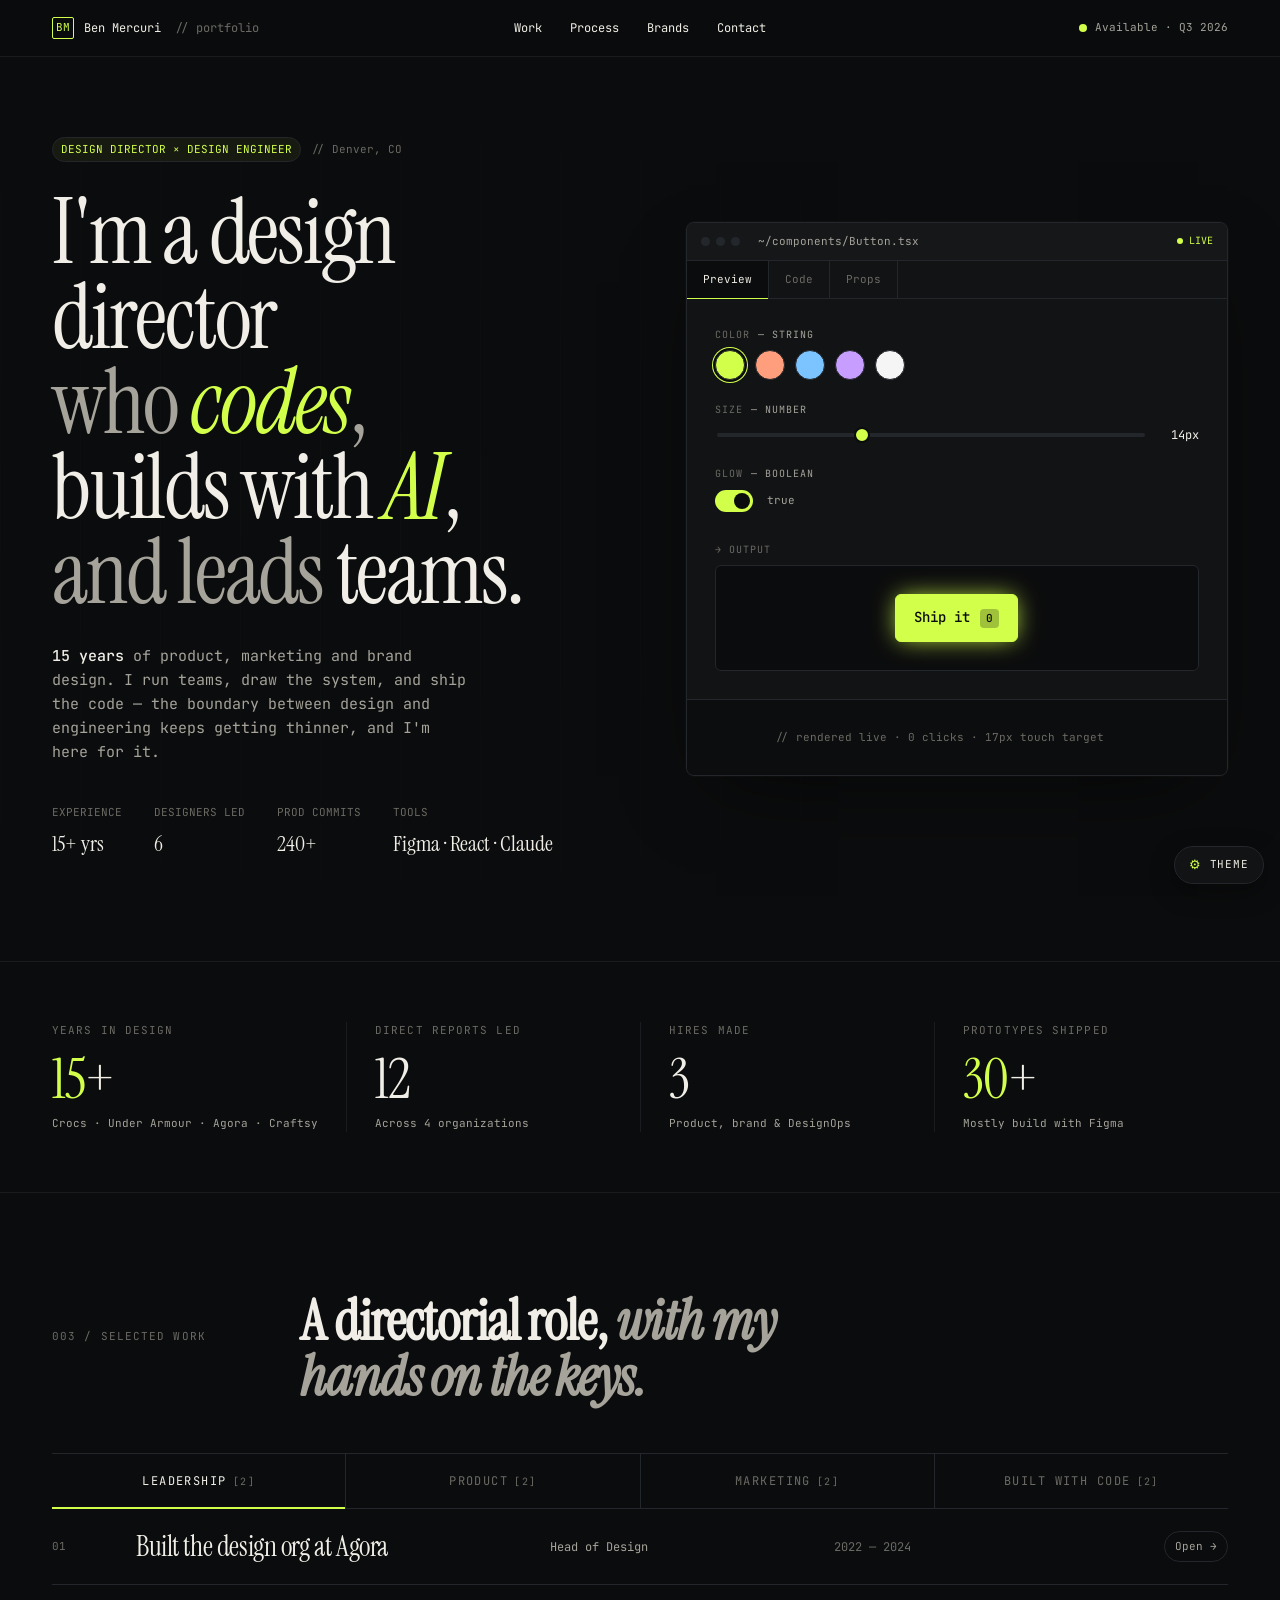
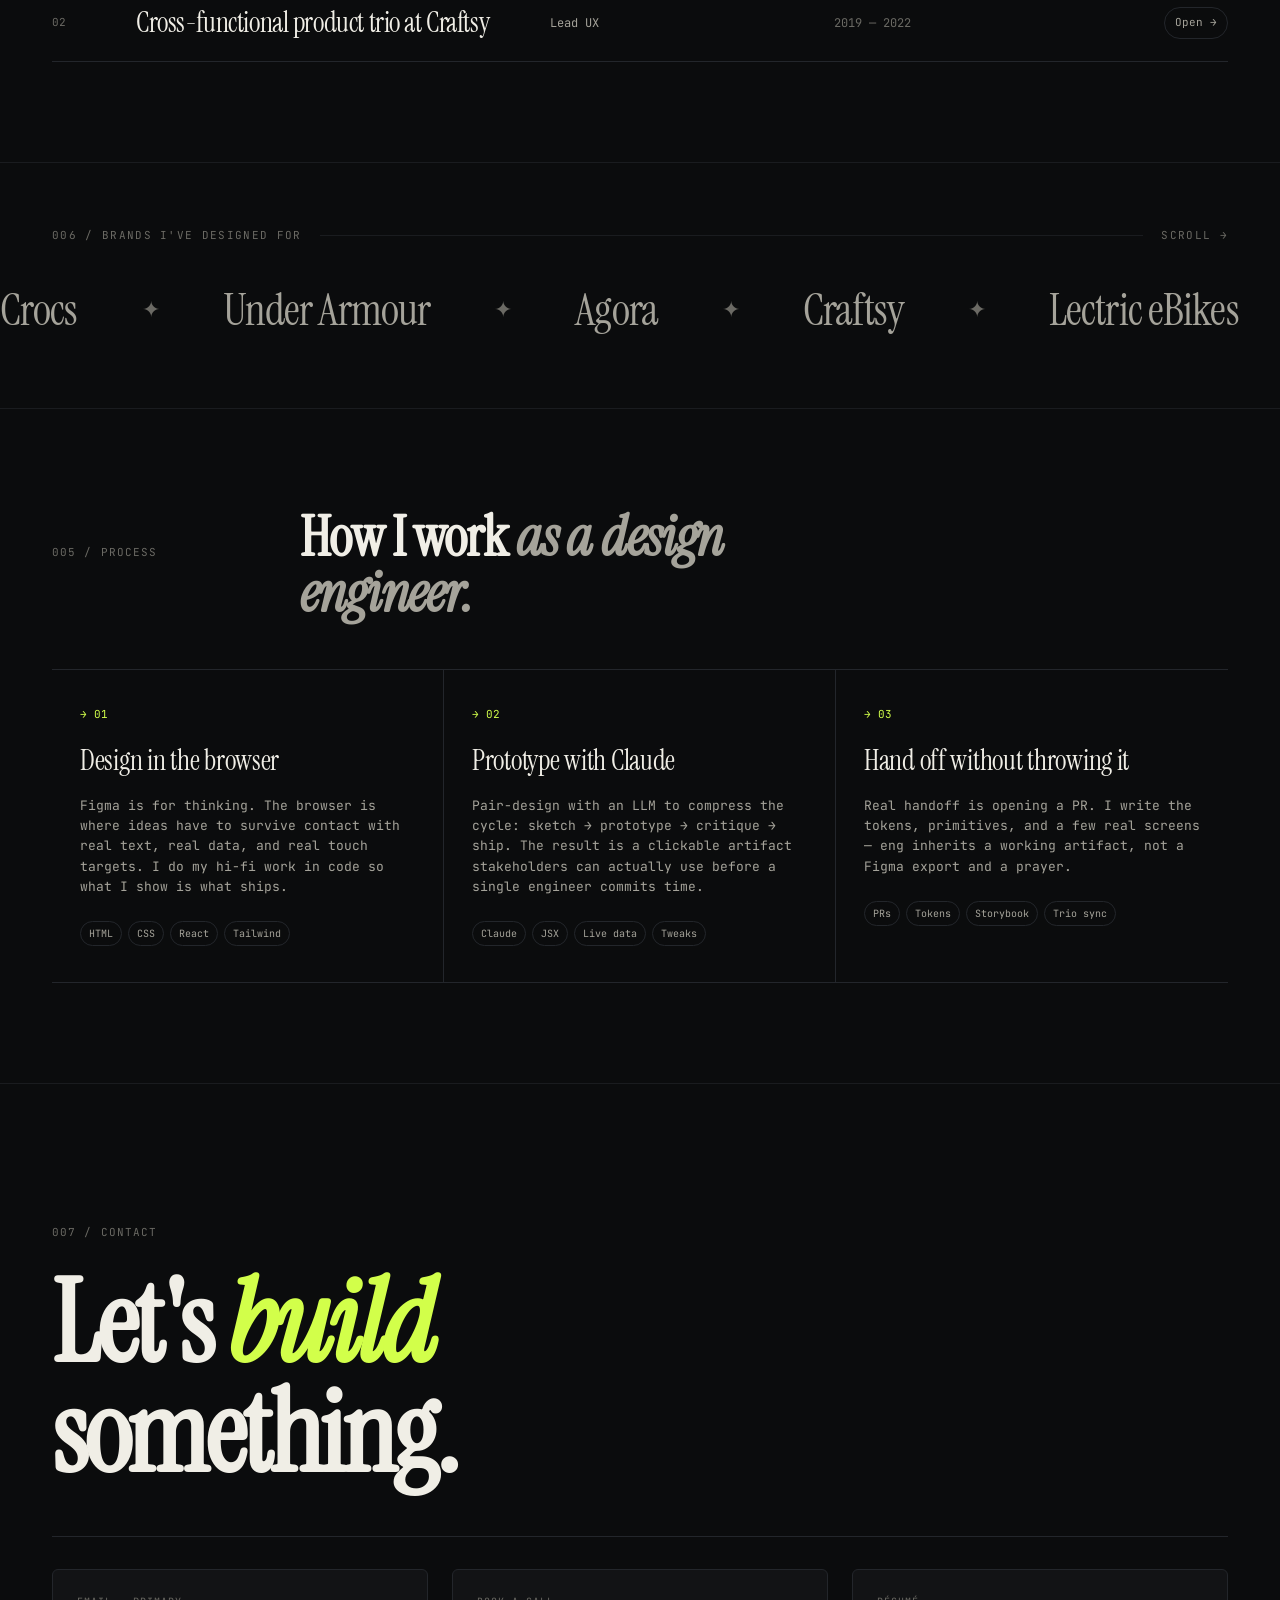
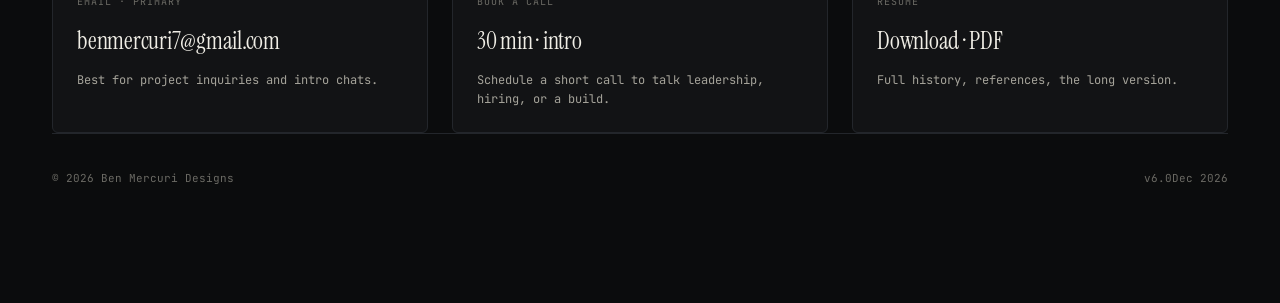
==== index.html @ a076f1d5 "Update index.html" ====
<!doctype html>
<html lang="en">
<head>
  <meta charset="utf-8" />
  <meta name="viewport" content="width=device-width, initial-scale=1" />
  <title>Ben Mercuri — Design Director / Design Engineer</title>
  <meta name="description" content="Design director and design engineer. 15 years of product, marketing and brand. Denver, CO." />
  <link rel="preconnect" href="https://fonts.googleapis.com" />
  <link rel="preconnect" href="https://fonts.gstatic.com" crossorigin />
  <link href="https://fonts.googleapis.com/css2?family=Instrument+Serif:ital@0;1&family=JetBrains+Mono:wght@300;400;500;600&display=swap" rel="stylesheet" />
  <link rel="stylesheet" href="styles.css" />
</head>
<body>

  <!-- ============ NAV ============ -->
  <nav class="nav">
    <div class="wrap nav-inner">
      <div class="nav-brand">
        <span class="mark">BM</span>
        <span>Ben Mercuri</span>
        <span class="muted" style="margin-left:4px">// portfolio</span>
      </div>
      <div class="nav-links">
        <a href="#work">Work</a>
        <a href="#process">Process</a>
        <a href="#brands">Brands</a>
        <a href="#contact">Contact</a>
      </div>
      <div class="nav-status">
        <span class="dot"></span>
        <span>Available · Q3 2026</span>
      </div>
    </div>
  </nav>

  <!-- ============ HERO ============ -->
  <section class="hero">
    <div class="wrap hero-grid">
      <div>
        <div class="eyebrow">
          <span class="tag">DESIGN DIRECTOR × DESIGN ENGINEER</span>
          <span class="muted">// Denver, CO</span>
        </div>
        <h1 class="display">
          <span>I'm a design director</span><br />
          <span class="light">who </span><span class="accent">codes</span><span class="light">,</span><br />
          <span>builds with </span><span class="accent">AI</span><span>,</span><br />
          <span class="light">and leads </span><span>teams.</span>
        </h1>
        <p class="hero-lead">
          <b>15 years</b> of product, marketing and brand design. I run teams, draw the system, and ship the code — the boundary between design and engineering keeps getting thinner, and I'm here for it.
        </p>
        <div class="hero-meta">
          <div>
            <span class="k">EXPERIENCE</span>
            <span class="v">15+ yrs</span>
          </div>
          <div>
            <span class="k">DESIGNERS LED</span>
            <span class="v">6</span>
          </div>
          <div>
            <span class="k">PROD COMMITS</span>
            <span class="v">240+</span>
          </div>
          <div>
            <span class="k">TOOLS</span>
            <span class="v">Figma · React · Claude</span>
          </div>
        </div>
      </div>

      <!-- Playground (right side) -->
      <div class="playground" id="playground">
        <div class="pg-bar">
          <div class="dots"><i></i><i></i><i></i></div>
          <span class="file">~/components/Button.tsx</span>
          <span class="live"><span class="dot" style="width:6px;height:6px"></span> LIVE</span>
        </div>

        <div class="pg-tabs" id="pg-tabs">
          <button class="on" data-pg-tab="preview">Preview</button>
          <button data-pg-tab="code">Code</button>
          <button data-pg-tab="props">Props</button>
        </div>

        <!-- Preview panel -->
        <div class="pg-body" data-pg-panel="preview">
          <div class="pg-row">
            <span class="pg-label">color <span class="prop">— string</span></span>
            <div class="swatches" id="swatches"></div>
          </div>

          <div class="pg-row">
            <span class="pg-label">size <span class="prop">— number</span></span>
            <div class="slider-wrap">
              <input type="range" min="11" max="20" step="1" value="14" class="slider" id="size-slider" />
              <span class="slider-val" id="size-val">14px</span>
            </div>
          </div>

          <div class="pg-row">
            <span class="pg-label">glow <span class="prop">— boolean</span></span>
            <div class="toggle-row">
              <div class="toggle on" id="glow-toggle" role="switch" aria-checked="true"></div>
              <span class="tiny dim" id="glow-val">true</span>
            </div>
          </div>

          <div class="pg-row" style="margin-top:8px">
            <span class="pg-label">→ output</span>
            <div class="demo-stage">
              <button class="demo-btn" id="demo-btn">
                <span>Ship it</span>
                <span class="count" id="demo-count">0</span>
              </button>
            </div>
          </div>
        </div>

        <!-- Code panel -->
        <div class="pg-body" data-pg-panel="code" style="padding-top:18px; display:none">
          <pre class="pg-pre" id="pg-code-pre"></pre>
          <div class="tiny muted" style="margin-top:8px">
            // every control above is bound. shipped as a real component to design system.
          </div>
        </div>

        <!-- Props panel -->
        <div class="pg-body" data-pg-panel="props" style="padding-top:18px; font-size:12px; display:none">
          <table class="pg-table">
            <thead>
              <tr>
                <th>Name</th>
                <th>Type</th>
                <th>Default</th>
              </tr>
            </thead>
            <tbody>
              <tr><td class="accent">color</td><td>string</td><td class="fg">#d2ff4a</td></tr>
              <tr><td class="accent">size</td><td>number</td><td class="fg">14</td></tr>
              <tr><td class="accent">glow</td><td>boolean</td><td class="fg">true</td></tr>
              <tr><td class="accent">onClick</td><td>() =&gt; void</td><td class="fg">—</td></tr>
              <tr><td class="accent">children</td><td>ReactNode</td><td class="fg">—</td></tr>
            </tbody>
          </table>
        </div>

        <div class="pg-code">
          <span class="c" id="pg-code-strip">// rendered live · 0 clicks · 17px touch target</span>
        </div>
      </div>
    </div>
  </section>

  <!-- ============ STATS ============ -->
  <section class="stats">
    <div class="wrap stats-grid">
      <div class="stat">
        <div class="k">Years in design</div>
        <div class="v"><span class="accent">15</span>+</div>
        <div class="sub">Crocs · Under Armour · Agora · Craftsy</div>
      </div>
      <div class="stat">
        <div class="k">Direct reports led</div>
        <div class="v">12</div>
        <div class="sub">Across 4 organizations</div>
      </div>
      <div class="stat">
        <div class="k">Hires made</div>
        <div class="v">3</div>
        <div class="sub">Product, brand &amp; DesignOps</div>
      </div>
      <div class="stat">
        <div class="k">Prototypes shipped</div>
        <div class="v"><span class="accent">30</span>+</div>
        <div class="sub">Mostly build with Figma</div>
      </div>
    </div>
  </section>

  <!-- ============ WORK ============ -->
  <section id="work" class="section">
    <div class="wrap">
      <div class="section-head">
        <div class="section-num">003 / Selected work</div>
        <h2 class="section-title">A directorial role, <span class="italic">with my hands on the keys.</span></h2>
      </div>
    </div>
    <div class="wrap">
      <div id="work-mount"></div>
    </div>
  </section>

  <!-- ============ BRANDS ============ -->
  <section id="brands" class="brands">
    <div class="wrap">
      <div class="brands-head">
        <span>006 / Brands I've designed for</span>
        <span class="line"></span>
        <span>scroll →</span>
      </div>
    </div>
    <div class="marquee" id="marquee">
      <!-- Populated by script.js -->
    </div>
  </section>

  <!-- ============ PROCESS ============ -->
  <section id="process" class="section">
    <div class="wrap">
      <div class="section-head">
        <div class="section-num">005 / Process</div>
        <h2 class="section-title">How I work <span class="italic">as a design engineer.</span></h2>
      </div>
      <div class="process-grid">
        <div class="process-step">
          <div class="step-num">→ 01</div>
          <h3>Design in the browser</h3>
          <p>Figma is for thinking. The browser is where ideas have to survive contact with real text, real data, and real touch targets. I do my hi-fi work in code so what I show is what ships.</p>
          <div class="tools">
            <span class="tool">HTML</span>
            <span class="tool">CSS</span>
            <span class="tool">React</span>
            <span class="tool">Tailwind</span>
          </div>
        </div>
        <div class="process-step">
          <div class="step-num">→ 02</div>
          <h3>Prototype with Claude</h3>
          <p>Pair-design with an LLM to compress the cycle: sketch → prototype → critique → ship. The result is a clickable artifact stakeholders can actually use before a single engineer commits time.</p>
          <div class="tools">
            <span class="tool">Claude</span>
            <span class="tool">JSX</span>
            <span class="tool">Live data</span>
            <span class="tool">Tweaks</span>
          </div>
        </div>
        <div class="process-step">
          <div class="step-num">→ 03</div>
          <h3>Hand off without throwing it</h3>
          <p>Real handoff is opening a PR. I write the tokens, primitives, and a few real screens — eng inherits a working artifact, not a Figma export and a prayer.</p>
          <div class="tools">
            <span class="tool">PRs</span>
            <span class="tool">Tokens</span>
            <span class="tool">Storybook</span>
            <span class="tool">Trio sync</span>
          </div>
        </div>
      </div>
    </div>
  </section>

  <!-- ============ CONTACT ============ -->
  <section id="contact" class="contact">
    <div class="wrap">
      <div class="section-num" style="margin-bottom:28px">007 / Contact</div>
      <h2>
        Let's <span class="accent">build</span><br />
        something.
      </h2>
      <div class="contact-grid">
        <a class="contact-card" href="mailto:benmercuri7@gmail.com">
          <span class="k">EMAIL · primary</span>
          <span class="v">benmercuri7@gmail.com</span>
          <span class="sub">Best for project inquiries and intro chats.</span>
        </a>
        <a class="contact-card" href="https://www.linkedin.com/in/ben-mercuri-6253b41b/" target="_blank" rel="noreferrer">
          <span class="k">BOOK A CALL</span>
          <span class="v">30 min · intro</span>
          <span class="sub">Schedule a short call to talk leadership, hiring, or a build.</span>
        </a>
        <a class="contact-card" href="/assets/Resume.png" onclick="event.preventDefault()">
          <span class="k">RÉSUMÉ</span>
          <span class="v">Download · PDF</span>
          <span class="sub">Full history, references, the long version.</span>
        </a>
      </div>
    </div>
    <div class="wrap">
      <footer>
        <span>© 2026 Ben Mercuri Designs</span>
        <span>v6.0<span id="footer-date"></span></span>
      </footer>
    </div>
  </section>

  <!-- ============ TWEAKS PANEL (Theme switcher) ============ -->
  <div id="tweaks-panel" class="twk-panel" hidden>
    <div class="twk-hd" id="twk-drag-handle">
      <b>Tweaks</b>
      <button class="twk-x" id="twk-close" aria-label="Close tweaks">✕</button>
    </div>
    <div class="twk-body">
      <div class="twk-sect">Theme</div>
      <div class="theme-grid" id="theme-grid"></div>
      <div class="twk-note">
        Each palette swaps background, line, foreground and accent tokens. The site adapts in place — no reload.
      </div>
    </div>
  </div>

  <!-- Floating button to open tweaks panel -->
  <button id="tweaks-toggle" class="tweaks-toggle" aria-label="Open theme tweaks">
    <span>⚙</span>
    <span>Theme</span>
  </button>

  <script src="script.js"></script>
</body>
</html>
---- styles.css ----
/* ====================================================================
   Portfolio — Ben Mercuri
   Dark mode · monospace · editorial
   Webflow-friendly: flat class names map cleanly to the Designer.
   ==================================================================== */

:root {
  /* Theme tokens — overridden in script.js when the user picks a palette */
  --bg:        #0b0c0d;
  --bg-elev:   #121315;
  --bg-card:   #16181b;
  --line:      #23262b;
  --line-soft: #1a1c1f;
  --fg:        #f0eee6;
  --fg-dim:    #a5a39a;
  --fg-muted:  #6b6a64;
  --accent:    #d2ff4a;
  --accent-ink:#0b0c0d;
  --warn:      #ff9e7c;

  --serif: "Instrument Serif", "Newsreader", ui-serif, Georgia, serif;
  --mono:  "JetBrains Mono", ui-monospace, SFMono-Regular, Menlo, monospace;

  --max: 1240px;
  --gutter: 32px;
}

* { box-sizing: border-box; }
html, body { margin: 0; padding: 0; }

html {
  background: var(--bg);
  color: var(--fg);
  font-family: var(--mono);
  font-size: 14px;
  line-height: 1.55;
  -webkit-font-smoothing: antialiased;
  text-rendering: optimizeLegibility;
}

body {
  min-height: 100vh;
  overflow-x: hidden;
}

a { color: inherit; text-decoration: none; }
button { font: inherit; color: inherit; background: none; border: none; cursor: pointer; padding: 0; }
img { display: block; max-width: 100%; }

::selection { background: var(--accent); color: var(--accent-ink); }

/* ----- type ----- */
.serif { font-family: var(--serif); font-weight: 400; letter-spacing: -0.01em; }
.italic { font-style: italic; }
.mono  { font-family: var(--mono); }
.upper { text-transform: uppercase; letter-spacing: 0.12em; }
.dim   { color: var(--fg-dim); }
.muted { color: var(--fg-muted); }
.tiny  { font-size: 11px; }
.fg    { color: var(--fg); }

/* ----- layout ----- */
.wrap {
  max-width: var(--max);
  margin: 0 auto;
  padding: 0 var(--gutter);
}

.rule { height: 1px; background: var(--line); width: 100%; }
section { position: relative; }

/* ----- nav ----- */
.nav {
  position: sticky;
  top: 0;
  z-index: 50;
  background: color-mix(in oklab, var(--bg) 86%, transparent);
  backdrop-filter: blur(14px);
  -webkit-backdrop-filter: blur(14px);
  border-bottom: 1px solid var(--line-soft);
}
.nav-inner {
  display: grid;
  grid-template-columns: 1fr auto 1fr;
  align-items: center;
  height: 56px;
  gap: 24px;
}
.nav-brand {
  display: flex; align-items: center; gap: 10px;
  font-size: 12px;
}
.nav-brand .mark {
  width: 22px; height: 22px;
  border: 1px solid var(--accent);
  display: grid; place-items: center;
  color: var(--accent);
  font-size: 11px;
  font-family: var(--mono);
  border-radius: 2px;
}
.nav-links {
  display: flex; gap: 28px; justify-content: center;
  font-size: 12px;
}
.nav-links a { position: relative; padding: 4px 0; }
.nav-links a::after {
  content: ""; position: absolute; left: 0; right: 0; bottom: -2px;
  height: 1px; background: var(--accent);
  transform: scaleX(0); transform-origin: left;
  transition: transform .25s ease;
}
.nav-links a:hover::after { transform: scaleX(1); }

.nav-status {
  justify-self: end;
  display: flex; align-items: center; gap: 8px;
  font-size: 11px; color: var(--fg-dim);
}
.dot {
  width: 8px; height: 8px; border-radius: 50%;
  background: var(--accent);
  box-shadow: 0 0 0 0 var(--accent);
  animation: pulse 2.4s ease-out infinite;
}
@keyframes pulse {
  0%   { box-shadow: 0 0 0 0 color-mix(in oklab, var(--accent) 60%, transparent); }
  70%  { box-shadow: 0 0 0 10px color-mix(in oklab, var(--accent) 0%, transparent); }
  100% { box-shadow: 0 0 0 0 color-mix(in oklab, var(--accent) 0%, transparent); }
}

/* ----- hero ----- */
.hero {
  padding: 80px 0 100px;
  border-bottom: 1px solid var(--line-soft);
  position: relative;
  overflow: hidden;
}
.hero::before {
  content: "";
  position: absolute; inset: 0;
  background-image:
    linear-gradient(to right, color-mix(in oklab, var(--fg) 4%, transparent) 1px, transparent 1px);
  background-size: 80px 100%;
  opacity: .35;
  mask-image: radial-gradient(ellipse at 30% 50%, black 0%, transparent 80%);
  pointer-events: none;
}
.hero-grid {
  display: grid;
  grid-template-columns: 1.05fr 1fr;
  gap: 64px;
  align-items: center;
  position: relative;
  z-index: 1;
}
.eyebrow {
  font-size: 11px;
  color: var(--fg-dim);
  display: inline-flex;
  align-items: center;
  gap: 10px;
  margin-bottom: 28px;
}
.eyebrow .tag {
  border: 1px solid var(--line);
  padding: 3px 8px;
  border-radius: 999px;
  color: var(--accent);
  background: color-mix(in oklab, var(--accent) 6%, transparent);
}

h1.display {
  font-family: var(--serif);
  font-weight: 400;
  font-size: clamp(56px, 7vw, 104px);
  line-height: 0.95;
  letter-spacing: -0.025em;
  margin: 0 0 28px;
  color: var(--fg);
}
h1.display .light { color: var(--fg-dim); }
h1.display .accent { color: var(--accent); font-style: italic; }

.hero-lead {
  font-size: 15px;
  max-width: 46ch;
  color: var(--fg-dim);
  margin: 0 0 40px;
  line-height: 1.6;
}
.hero-lead b { color: var(--fg); font-weight: 500; }

.hero-meta {
  display: flex;
  gap: 32px;
  margin-top: 36px;
  font-size: 11px;
}
.hero-meta .k { color: var(--fg-muted); display: block; margin-bottom: 6px; }
.hero-meta .v { font-family: var(--serif); font-size: 22px; color: var(--fg); }

/* ----- playground ----- */
.playground {
  background: var(--bg-elev);
  border: 1px solid var(--line);
  border-radius: 8px;
  overflow: hidden;
  box-shadow: 0 30px 80px -30px rgba(0,0,0,.6), 0 0 0 1px rgba(255,255,255,.02);
}
.pg-bar {
  display: flex;
  align-items: center;
  gap: 10px;
  padding: 10px 14px;
  border-bottom: 1px solid var(--line);
  background: color-mix(in oklab, var(--bg-card) 80%, transparent);
}
.pg-bar .dots { display: flex; gap: 6px; }
.pg-bar .dots i {
  width: 9px; height: 9px; border-radius: 50%;
  background: var(--line);
  display: block;
}
.pg-bar .file { font-size: 11px; color: var(--fg-dim); margin-left: 8px; }
.pg-bar .live {
  margin-left: auto;
  font-size: 10px;
  color: var(--accent);
  display: flex; align-items: center; gap: 6px;
}
.pg-tabs {
  display: flex;
  border-bottom: 1px solid var(--line);
  font-size: 11px;
}
.pg-tabs button {
  padding: 10px 16px;
  color: var(--fg-muted);
  border-right: 1px solid var(--line);
  position: relative;
}
.pg-tabs button.on { color: var(--fg); background: var(--bg); }
.pg-tabs button.on::after {
  content: ""; position: absolute; left: 0; right: 0; bottom: -1px; height: 1px;
  background: var(--accent);
}

.pg-body { padding: 28px; min-height: 320px; display: flex; flex-direction: column; gap: 22px; }
.pg-row { display: flex; flex-direction: column; gap: 8px; }
.pg-label {
  font-size: 10px;
  color: var(--fg-muted);
  text-transform: uppercase;
  letter-spacing: 0.1em;
  display: flex; align-items: center; gap: 8px;
}
.pg-label .prop { color: var(--fg-dim); }

.swatches { display: flex; gap: 10px; }
.swatch {
  width: 30px; height: 30px;
  border-radius: 50%;
  border: 1px solid var(--line);
  cursor: pointer;
  position: relative;
  transition: transform .15s ease;
}
.swatch:hover { transform: scale(1.08); }
.swatch.on { box-shadow: 0 0 0 2px var(--bg), 0 0 0 3px var(--accent); }

.demo-stage {
  padding: 28px;
  background: var(--bg);
  border: 1px solid var(--line);
  border-radius: 6px;
  display: flex; justify-content: center; align-items: center;
}
.demo-btn {
  background: var(--accent);
  color: var(--accent-ink);
  padding: 12px 18px;
  border-radius: 6px;
  font-family: var(--mono);
  font-size: 14px;
  font-weight: 500;
  border: 1px solid color-mix(in oklab, var(--accent) 80%, black);
  cursor: pointer;
  display: inline-flex;
  align-items: center;
  gap: 10px;
  transition: transform .12s ease;
  box-shadow: 0 0 24px -4px var(--accent);
}
.demo-btn:active { transform: translateY(1px); }
.demo-btn .count {
  background: color-mix(in oklab, var(--accent-ink) 25%, transparent);
  padding: 1px 6px;
  border-radius: 4px;
  font-size: 11px;
}

.slider-wrap { display: flex; align-items: center; gap: 14px; }
.slider {
  flex: 1;
  appearance: none;
  -webkit-appearance: none;
  height: 4px;
  background: var(--line);
  border-radius: 2px;
  outline: none;
}
.slider::-webkit-slider-thumb {
  appearance: none;
  -webkit-appearance: none;
  width: 16px; height: 16px;
  border-radius: 50%;
  background: var(--accent);
  cursor: pointer;
  border: 2px solid var(--bg);
}
.slider::-moz-range-thumb {
  width: 16px; height: 16px;
  border-radius: 50%;
  background: var(--accent);
  cursor: pointer;
  border: 2px solid var(--bg);
}
.slider-val { font-size: 12px; color: var(--fg); min-width: 38px; text-align: right; }

.toggle {
  width: 38px; height: 22px;
  background: var(--line);
  border-radius: 999px;
  position: relative;
  cursor: pointer;
  transition: background .2s ease;
}
.toggle.on { background: var(--accent); }
.toggle::after {
  content: ""; position: absolute;
  top: 3px; left: 3px;
  width: 16px; height: 16px;
  background: var(--fg);
  border-radius: 50%;
  transition: transform .2s ease, background .2s ease;
}
.toggle.on::after { transform: translateX(16px); background: var(--accent-ink); }
.toggle-row { display: flex; align-items: center; gap: 14px; }

.pg-code {
  border-top: 1px solid var(--line);
  padding: 12px 18px;
  background: color-mix(in oklab, var(--bg) 80%, transparent);
  font-size: 11px;
  color: var(--fg-dim);
  white-space: pre;
  overflow-x: auto;
}
.pg-code .k { color: var(--accent); }
.pg-code .s { color: #f5b478; }
.pg-code .c { color: var(--fg-muted); }

.pg-pre {
  margin: 0;
  font-family: var(--mono);
  font-size: 12px;
  color: var(--fg-dim);
  line-height: 1.7;
  white-space: pre-wrap;
}
.pg-pre .at { color: var(--accent); }
.pg-pre .st { color: #f5b478; }

.pg-table {
  width: 100%;
  border-collapse: collapse;
}
.pg-table thead th {
  color: var(--fg-muted);
  text-align: left;
  font-size: 10px;
  text-transform: uppercase;
  letter-spacing: .1em;
  padding: 8px 0;
  border-bottom: 1px solid var(--line);
  font-weight: 400;
}
.pg-table tbody td {
  padding: 10px 0;
  border-bottom: 1px solid var(--line-soft);
  color: var(--fg-dim);
}
.pg-table tbody td.accent { color: var(--accent); }

/* ----- stats strip ----- */
.stats {
  padding: 60px 0;
  border-bottom: 1px solid var(--line-soft);
}
.stats-grid {
  display: grid;
  grid-template-columns: repeat(4, 1fr);
  gap: 0;
}
.stat {
  padding: 0 28px;
  border-left: 1px solid var(--line-soft);
}
.stat:first-child { border-left: none; padding-left: 0; }
.stat .k {
  font-size: 11px;
  color: var(--fg-muted);
  text-transform: uppercase;
  letter-spacing: 0.1em;
  margin-bottom: 12px;
}
.stat .v {
  font-family: var(--serif);
  font-size: 56px;
  line-height: 1;
  color: var(--fg);
  margin-bottom: 8px;
  letter-spacing: -0.02em;
}
.stat .v .accent { color: var(--accent); }
.stat .sub { font-size: 11px; color: var(--fg-dim); }

/* ----- section heading ----- */
.section {
  padding: 100px 0;
  border-bottom: 1px solid var(--line-soft);
}
.section-head {
  display: grid;
  grid-template-columns: 200px 1fr;
  gap: 48px;
  margin-bottom: 48px;
  align-items: baseline;
}
.section-num {
  font-size: 11px;
  color: var(--fg-muted);
  text-transform: uppercase;
  letter-spacing: 0.1em;
}
.section-title {
  font-family: var(--serif);
  font-size: clamp(36px, 4.5vw, 56px);
  line-height: 1;
  letter-spacing: -0.02em;
  margin: 0;
  max-width: 22ch;
}
.section-title .italic { font-style: italic; color: var(--fg-dim); }

/* ----- work tabs ----- */
.work-tabs {
  display: flex;
  border-top: 1px solid var(--line);
  border-bottom: 1px solid var(--line);
  margin-bottom: 0;
}
.work-tabs button {
  flex: 1;
  padding: 18px 0;
  font-size: 12px;
  color: var(--fg-muted);
  text-transform: uppercase;
  letter-spacing: 0.12em;
  position: relative;
  border-right: 1px solid var(--line);
  text-align: center;
  transition: color .2s ease;
}
.work-tabs button:last-child { border-right: none; }
.work-tabs button:hover { color: var(--fg-dim); }
.work-tabs button.on { color: var(--fg); }
.work-tabs button.on::after {
  content: ""; position: absolute;
  left: 0; right: 0; bottom: -1px; height: 2px;
  background: var(--accent);
}
.work-tabs .count {
  font-size: 10px;
  color: var(--fg-muted);
  margin-left: 6px;
  font-family: var(--mono);
}

.work-list { display: flex; flex-direction: column; }
.work-item {
  border-bottom: 1px solid var(--line);
  transition: background .2s ease;
}
.work-row {
  display: grid;
  grid-template-columns: 60px 1.5fr 1fr 1fr 110px;
  gap: 24px;
  padding: 22px 0;
  align-items: center;
  cursor: pointer;
  transition: padding-left .2s ease;
}
.work-row:hover { padding-left: 12px; }
.work-row .idx { color: var(--fg-muted); font-size: 11px; }
.work-row .title {
  font-family: var(--serif);
  font-size: 28px;
  letter-spacing: -0.015em;
  line-height: 1;
}
.work-row .role { font-size: 12px; color: var(--fg-dim); }
.work-row .meta { font-size: 12px; color: var(--fg-muted); }
.work-row .toggle-pill {
  justify-self: end;
  font-size: 11px;
  color: var(--fg-dim);
  border: 1px solid var(--line);
  padding: 6px 10px;
  border-radius: 999px;
  display: inline-flex;
  align-items: center;
  gap: 6px;
}
.work-item.open .toggle-pill { color: var(--accent); border-color: var(--accent); }
.work-item.open .work-row .title { color: var(--accent); }

.work-detail {
  display: grid;
  grid-template-columns: 60px 1fr;
  gap: 24px;
  padding: 0 0 48px;
  overflow: hidden;
}
.work-detail-inner {
  display: grid;
  grid-template-columns: 1.1fr 1fr;
  gap: 48px;
  align-items: start;
}
.work-screens { display: grid; gap: 18px; }
.work-screens .frame {
  border: 1px solid var(--line);
  border-radius: 6px;
  overflow: hidden;
  background: var(--bg-card);
  position: relative;
}
.work-screens .frame img { width: 100%; display: block; }
.work-screens .frame .label {
  position: absolute;
  top: 10px; left: 12px;
  font-size: 10px;
  background: color-mix(in oklab, var(--bg) 80%, transparent);
  padding: 4px 8px;
  border-radius: 4px;
  color: var(--fg-dim);
  border: 1px solid var(--line);
}
.work-screens .frame.placeholder {
  aspect-ratio: 16/10;
  display: grid;
  place-items: center;
  background-image: repeating-linear-gradient(45deg, var(--bg-card) 0 10px, var(--bg-elev) 10px 20px);
}
.work-narrative h4 {
  font-family: var(--serif);
  font-size: 22px;
  margin: 0 0 16px;
  letter-spacing: -0.01em;
  font-weight: 400;
}
.work-narrative p { color: var(--fg-dim); font-size: 13px; margin: 0 0 14px; max-width: 50ch; }
.work-narrative .kvs {
  margin-top: 24px;
  display: grid;
  grid-template-columns: repeat(2, 1fr);
  gap: 18px 24px;
  border-top: 1px solid var(--line);
  padding-top: 22px;
}
.work-narrative .kvs .k { font-size: 10px; color: var(--fg-muted); text-transform: uppercase; letter-spacing: 0.1em; margin-bottom: 4px; }
.work-narrative .kvs .v { font-size: 13px; color: var(--fg); }
.work-narrative .links {
  display: flex; flex-wrap: wrap;
  gap: 14px;
  margin-top: 26px;
}
.work-narrative .link {
  font-size: 12px;
  color: var(--fg-dim);
  border: 1px solid var(--line);
  padding: 4px 8px;
  border-radius: 999px;
}

.code-panel {
  background: #0a0b0c;
  border: 1px solid var(--line);
  border-radius: 6px;
  padding: 18px;
  font-size: 11.5px;
  line-height: 1.7;
  overflow-x: auto;
  font-family: var(--mono);
}
.code-panel .code-head {
  display: flex; justify-content: space-between;
  color: var(--fg-muted); font-size: 10px;
  margin-bottom: 12px;
  padding-bottom: 10px; border-bottom: 1px solid var(--line);
  text-transform: uppercase; letter-spacing: .1em;
}
.code-panel .code-line { display: flex; }
.code-panel .ln { color: var(--fg-muted); padding-right: 12px; user-select: none; }
.code-panel .kw { color: #d8b8ff; }
.code-panel .fn { color: #8de1ff; }
.code-panel .st { color: #f5b478; }
.code-panel .cm { color: var(--fg-muted); font-style: italic; }
.code-panel .at { color: var(--accent); }
.code-panel .tg { color: #ff9ec6; }

/* ----- brands marquee ----- */
.brands {
  padding: 64px 0;
  border-bottom: 1px solid var(--line-soft);
  overflow: hidden;
}
.brands-head {
  font-size: 11px;
  color: var(--fg-muted);
  text-transform: uppercase;
  letter-spacing: 0.12em;
  margin-bottom: 32px;
  display: flex;
  align-items: center;
  gap: 18px;
}
.brands-head .line { flex: 1; height: 1px; background: var(--line-soft); }
.marquee {
  display: flex;
  gap: 64px;
  align-items: center;
  white-space: nowrap;
  animation: marquee 40s linear infinite;
  font-family: var(--serif);
  font-size: 44px;
  letter-spacing: -0.02em;
  color: var(--fg-dim);
  width: max-content;
}
.marquee .sep { color: var(--fg-muted); font-size: 22px; font-family: var(--mono); }
.marquee .brand { transition: color .3s ease; }
.marquee .brand:hover { color: var(--fg); }
@keyframes marquee {
  from { transform: translateX(0); }
  to   { transform: translateX(-50%); }
}

/* ----- process ----- */
.process-grid {
  display: grid;
  grid-template-columns: repeat(3, 1fr);
  gap: 0;
  border-top: 1px solid var(--line);
}
.process-step {
  padding: 36px 28px;
  border-right: 1px solid var(--line);
  border-bottom: 1px solid var(--line);
  position: relative;
}
.process-step:last-child { border-right: none; }
.process-step .step-num {
  font-size: 11px;
  color: var(--accent);
  margin-bottom: 16px;
}
.process-step h3 {
  font-family: var(--serif);
  font-size: 28px;
  margin: 0 0 14px;
  letter-spacing: -0.01em;
  font-weight: 400;
}
.process-step p { font-size: 13px; color: var(--fg-dim); margin: 0 0 18px; }
.process-step .tools {
  display: flex; flex-wrap: wrap; gap: 6px;
  margin-top: 24px;
}
.process-step .tool {
  font-size: 10px;
  color: var(--fg-dim);
  border: 1px solid var(--line);
  padding: 4px 8px;
  border-radius: 999px;
}

/* ----- contact ----- */
.contact {
  padding: 140px 0 80px;
  text-align: left;
}
.contact h2 {
  font-family: var(--serif);
  font-size: clamp(60px, 9vw, 140px);
  line-height: 0.95;
  letter-spacing: -0.03em;
  margin: 0 0 48px;
  max-width: 14ch;
}
.contact h2 .accent { color: var(--accent); font-style: italic; }
.contact-grid {
  display: grid;
  grid-template-columns: 1fr 1fr 1fr;
  gap: 24px;
  border-top: 1px solid var(--line);
  padding-top: 32px;
}
.contact-card {
  border: 1px solid var(--line);
  padding: 24px;
  border-radius: 6px;
  background: var(--bg-elev);
  display: flex;
  flex-direction: column;
  gap: 8px;
  transition: border-color .2s ease, transform .2s ease;
}
.contact-card:hover { border-color: var(--accent); transform: translateY(-2px); }
.contact-card .k { font-size: 10px; color: var(--fg-muted); text-transform: uppercase; letter-spacing: 0.1em; }
.contact-card .v {
  font-family: var(--serif);
  font-size: 24px;
  letter-spacing: -0.01em;
  margin: 4px 0;
}
.contact-card .sub { font-size: 12px; color: var(--fg-dim); }

footer {
  padding: 36px 0;
  border-top: 1px solid var(--line);
  display: flex;
  justify-content: space-between;
  font-size: 11px;
  color: var(--fg-muted);
}

/* ====================================================================
   Tweaks panel — floating theme switcher
   ==================================================================== */
.tweaks-toggle {
  position: fixed;
  right: 16px;
  bottom: 16px;
  z-index: 2147483645;
  display: inline-flex;
  align-items: center;
  gap: 8px;
  padding: 8px 14px;
  border-radius: 999px;
  background: var(--bg-elev);
  color: var(--fg);
  border: 1px solid var(--line);
  font-family: var(--mono);
  font-size: 11px;
  letter-spacing: .08em;
  text-transform: uppercase;
  box-shadow: 0 8px 24px rgba(0,0,0,.35);
  cursor: pointer;
  transition: border-color .2s ease, transform .15s ease;
}
.tweaks-toggle:hover { border-color: var(--accent); transform: translateY(-1px); }
.tweaks-toggle span:first-child { color: var(--accent); font-size: 13px; }

.twk-panel {
  position: fixed;
  right: 16px;
  bottom: 64px;
  z-index: 2147483646;
  width: 280px;
  max-height: calc(100vh - 96px);
  display: flex;
  flex-direction: column;
  background: var(--bg-elev);
  color: var(--fg);
  border: 1px solid var(--line);
  border-radius: 12px;
  box-shadow: 0 12px 40px rgba(0,0,0,.45);
  font: 12px/1.4 var(--mono);
  overflow: hidden;
}
.twk-panel[hidden] { display: none; }
.twk-hd {
  display: flex; align-items: center; justify-content: space-between;
  padding: 10px 8px 10px 14px;
  cursor: move;
  user-select: none;
  border-bottom: 1px solid var(--line);
}
.twk-hd b { font-size: 12px; font-weight: 500; letter-spacing: .04em; }
.twk-x {
  appearance: none; border: 0; background: transparent;
  color: var(--fg-muted);
  width: 22px; height: 22px; border-radius: 6px;
  cursor: pointer; font-size: 13px;
}
.twk-x:hover { background: rgba(255,255,255,.06); color: var(--fg); }
.twk-body {
  padding: 14px;
  display: flex; flex-direction: column; gap: 10px;
  overflow-y: auto;
}
.twk-sect {
  font-size: 10px; font-weight: 500; letter-spacing: .12em;
  text-transform: uppercase;
  color: var(--fg-muted);
  margin-bottom: 2px;
}
.twk-note {
  margin-top: 12px;
  font-size: 10px;
  color: var(--fg-muted);
  line-height: 1.5;
}

.theme-grid {
  display: grid;
  grid-template-columns: 1fr 1fr;
  gap: 10px;
}
.theme-btn {
  padding: 10px;
  background: transparent;
  border: 1px solid var(--line);
  border-radius: 6px;
  color: inherit;
  cursor: pointer;
  text-align: left;
  font: inherit;
  display: flex;
  flex-direction: column;
  gap: 8px;
  transition: background .15s ease, border-color .15s ease;
}
.theme-btn:hover { background: rgba(255,255,255,.04); }
.theme-btn.on { background: rgba(255,255,255,.08); border-color: var(--accent); }
.theme-btn .chips { display: flex; gap: 4px; }
.theme-btn .chip {
  width: 16px; height: 16px;
  border-radius: 3px;
  border: 1px solid rgba(255,255,255,.1);
}
.theme-btn .label {
  font-size: 11px;
  letter-spacing: .1em;
  color: var(--fg-dim);
}
.theme-btn.on .label { color: var(--accent); }

/* ====================================================================
   Responsive
   ==================================================================== */
@media (max-width: 900px) {
  .hero-grid, .work-detail-inner { grid-template-columns: 1fr; gap: 40px; }
  .section-head { grid-template-columns: 1fr; gap: 16px; }
  .work-row { grid-template-columns: 30px 1fr 80px; }
  .work-row .role, .work-row .meta { display: none; }
  .work-detail { grid-template-columns: 1fr; padding: 0 0 36px; }
  .stats-grid { grid-template-columns: repeat(2, 1fr); gap: 24px; }
  .stat { padding: 0; border-left: none; }
  .process-grid { grid-template-columns: 1fr; }
  .process-step { border-right: none; }
  .contact-grid { grid-template-columns: 1fr; }
  .nav-links { display: none; }
  .nav-inner { grid-template-columns: 1fr auto; }
}
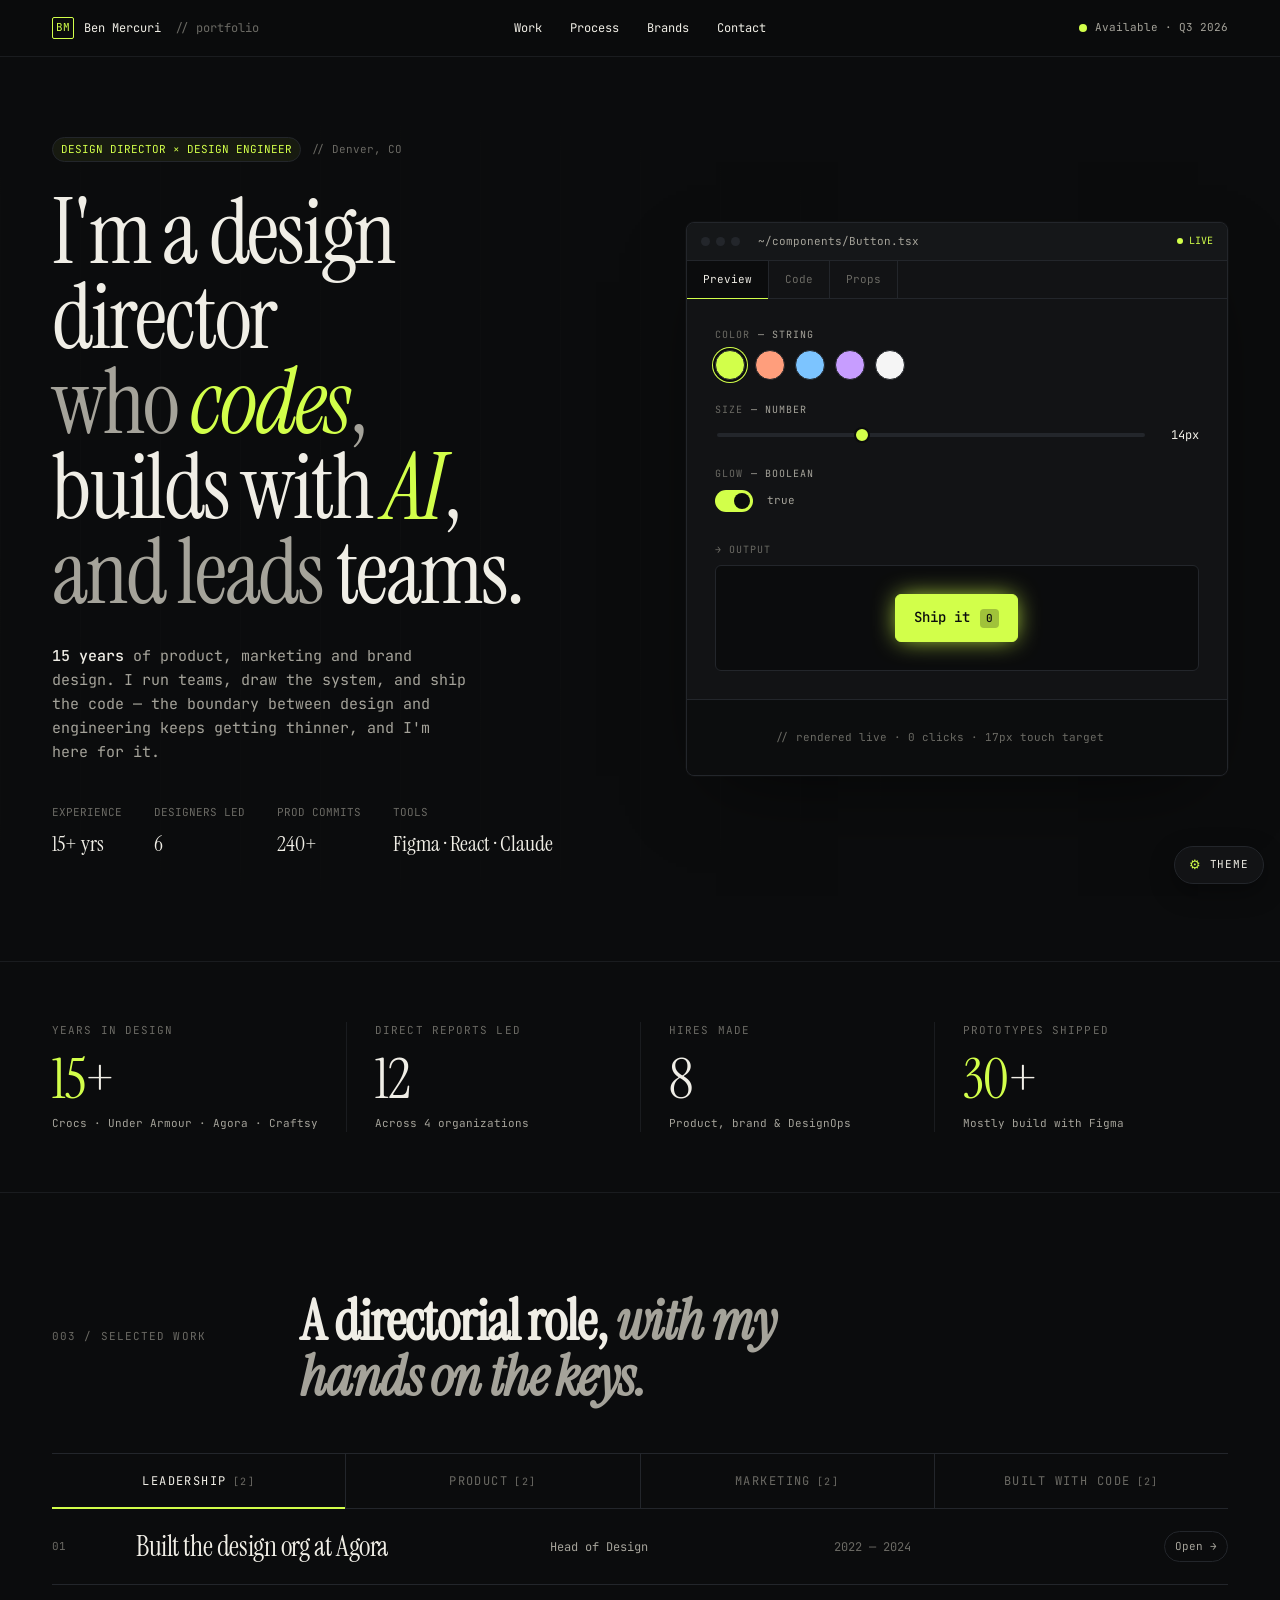
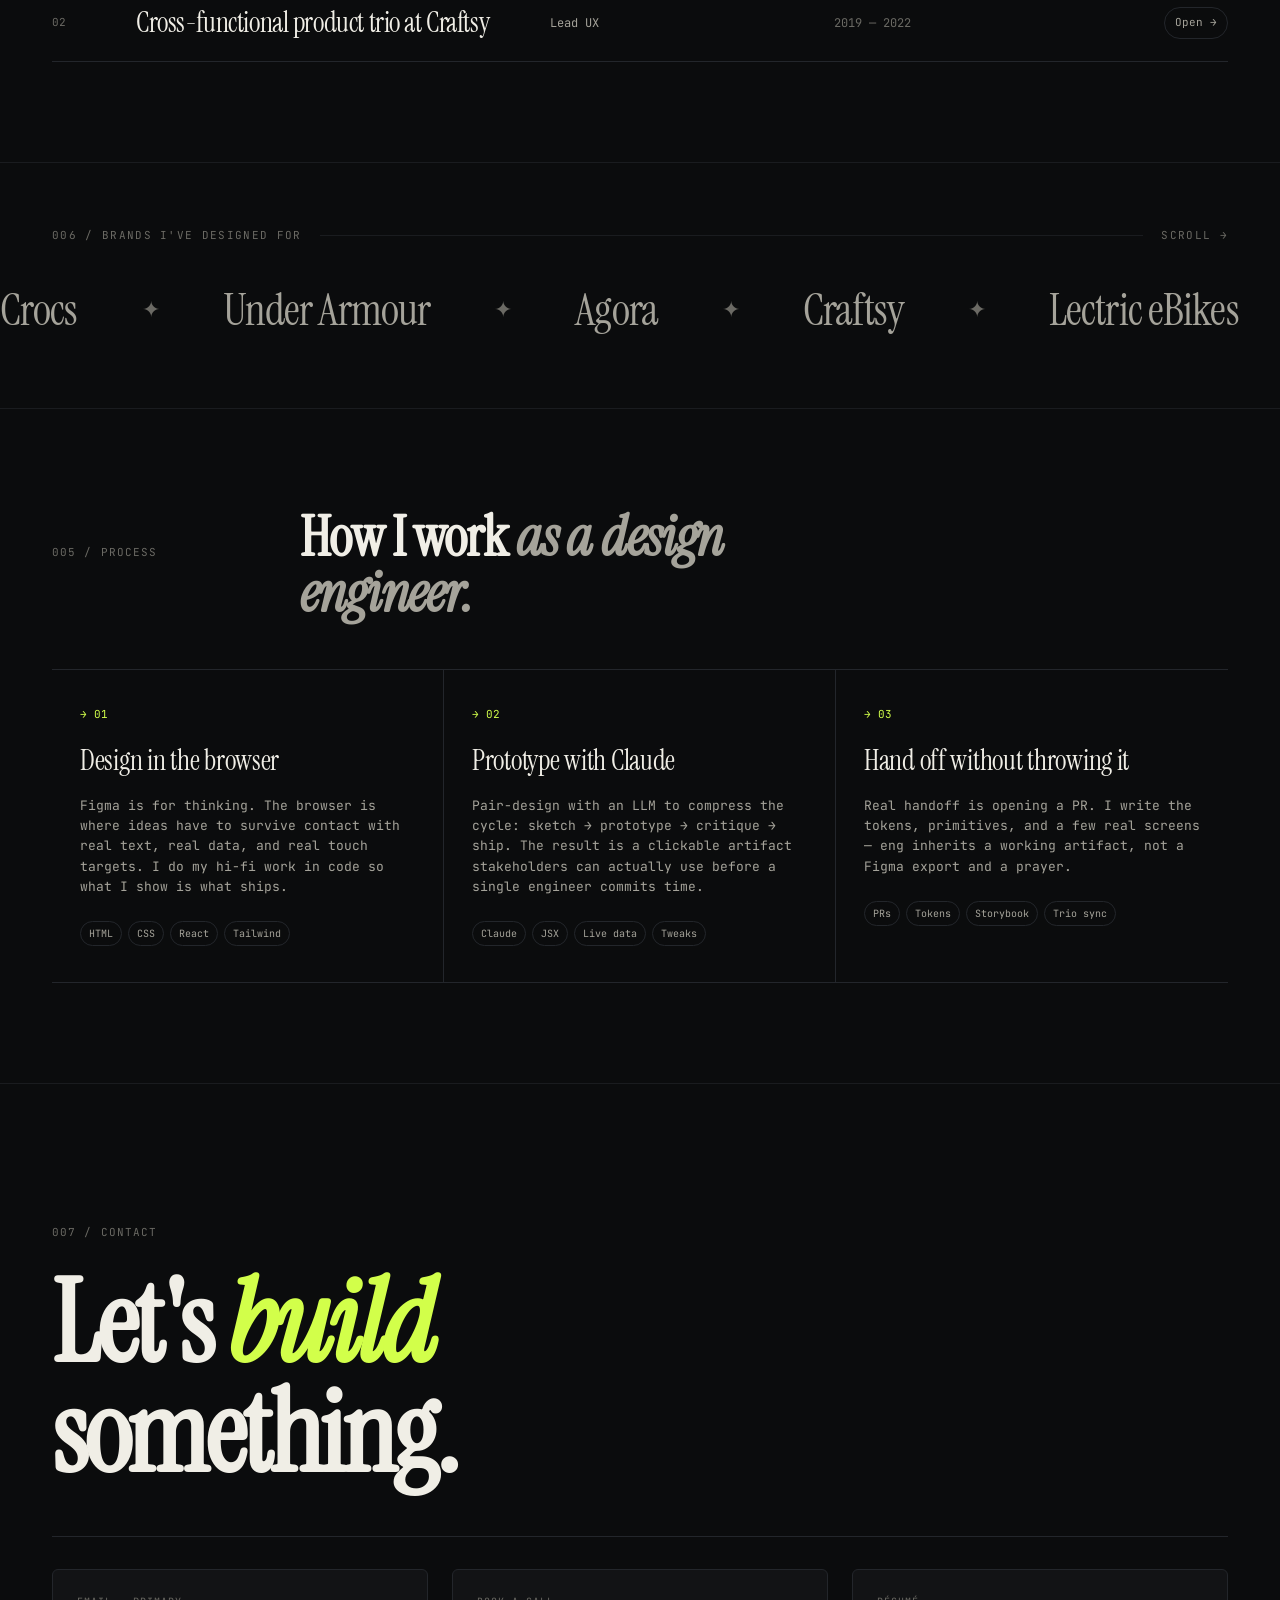
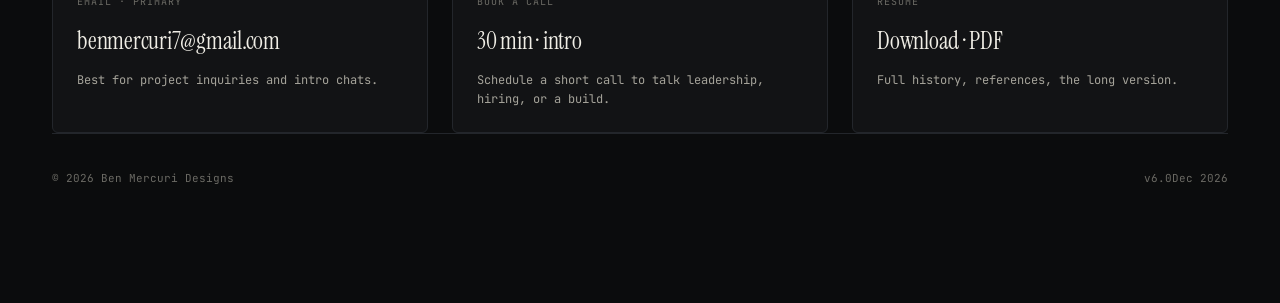
==== commit 970cb4c1: "password protection" ====
--- a/index.html
+++ b/index.html
@@ -168,7 +168,7 @@
       </div>
       <div class="stat">
         <div class="k">Hires made</div>
-        <div class="v">3</div>
+        <div class="v">8</div>
         <div class="sub">Product, brand &amp; DesignOps</div>
       </div>
       <div class="stat">
@@ -270,7 +270,7 @@
           <span class="v">30 min · intro</span>
           <span class="sub">Schedule a short call to talk leadership, hiring, or a build.</span>
         </a>
-        <a class="contact-card" href="/assets/Resume.png" onclick="event.preventDefault()">
+        <a class="contact-card" href="/assets/Resume.png" download="YourName_Resume.png">
           <span class="k">RÉSUMÉ</span>
           <span class="v">Download · PDF</span>
           <span class="sub">Full history, references, the long version.</span>
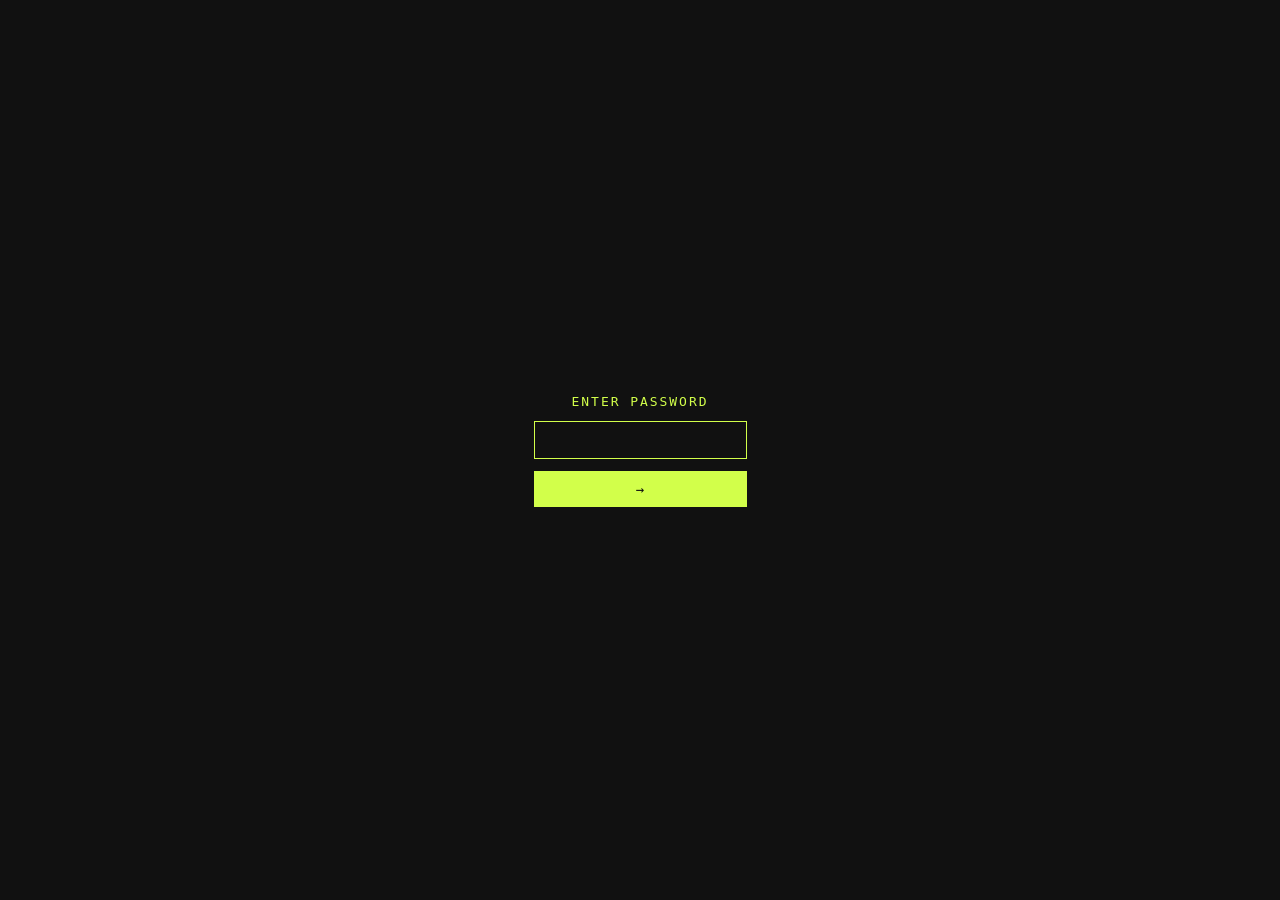
==== commit e9192a5b: "password" ====
--- a/index.html
+++ b/index.html
@@ -1,311 +1,83 @@
-<!doctype html>
+<!DOCTYPE html>
 <html lang="en">
 <head>
-  <meta charset="utf-8" />
+  <meta charset="UTF-8" />
   <meta name="viewport" content="width=device-width, initial-scale=1" />
-  <title>Ben Mercuri — Design Director / Design Engineer</title>
-  <meta name="description" content="Design director and design engineer. 15 years of product, marketing and brand. Denver, CO." />
-  <link rel="preconnect" href="https://fonts.googleapis.com" />
-  <link rel="preconnect" href="https://fonts.gstatic.com" crossorigin />
-  <link href="https://fonts.googleapis.com/css2?family=Instrument+Serif:ital@0;1&family=JetBrains+Mono:wght@300;400;500;600&display=swap" rel="stylesheet" />
-  <link rel="stylesheet" href="styles.css" />
+  <title>Ben Mercuri Designs— Enter Password</title>
+  <style>
+    * { margin: 0; padding: 0; box-sizing: border-box; }
+    body {
+      background: #111;
+      display: flex;
+      align-items: center;
+      justify-content: center;
+      height: 100vh;
+      font-family: monospace;
+    }
+    .gate {
+      display: flex;
+      flex-direction: column;
+      gap: 12px;
+      text-align: center;
+    }
+    p {
+      color: #d2ff4a;
+      font-size: 13px;
+      letter-spacing: .15em;
+    }
+    input {
+      background: transparent;
+      border: 1px solid #d2ff4a;
+      color: #d2ff4a;
+      padding: 10px 16px;
+      outline: none;
+      text-align: center;
+      font-family: monospace;
+      font-size: 14px;
+    }
+    button {
+      background: #d2ff4a;
+      color: #111;
+      border: none;
+      padding: 10px;
+      cursor: pointer;
+      font-family: monospace;
+      font-size: 14px;
+    }
+    .error {
+      color: #ff4a4a;
+      font-size: 12px;
+      letter-spacing: .1em;
+      display: none;
+    }
+  </style>
 </head>
 <body>
+  <div class="gate">
+    <p>ENTER PASSWORD</p>
+    <input id="pw" type="password" autofocus />
+    <button onclick="check()">→</button>
+    <span class="error" id="err">INCORRECT</span>
+  </div>
+  <script>
+    // Check if already authenticated
+    if (document.cookie.includes('portfolio-auth=true')) {
+      window.location.href = '/home.html';
+    }
 
-  <!-- ============ NAV ============ -->
-  <nav class="nav">
-    <div class="wrap nav-inner">
-      <div class="nav-brand">
-        <span class="mark">BM</span>
-        <span>Ben Mercuri</span>
-        <span class="muted" style="margin-left:4px">// portfolio</span>
-      </div>
-      <div class="nav-links">
-        <a href="#work">Work</a>
-        <a href="#process">Process</a>
-        <a href="#brands">Brands</a>
-        <a href="#contact">Contact</a>
-      </div>
-      <div class="nav-status">
-        <span class="dot"></span>
-        <span>Available · Q3 2026</span>
-      </div>
-    </div>
-  </nav>
+    function check() {
+      const val = document.getElementById('pw').value;
+      if (val === '2026Portfolio') {
+        document.cookie = 'portfolio-auth=true; max-age=604800; path=/';
+        window.location.href = '/home.html';
+      } else {
+        document.getElementById('err').style.display = 'block';
+      }
+    }
 
-  <!-- ============ HERO ============ -->
-  <section class="hero">
-    <div class="wrap hero-grid">
-      <div>
-        <div class="eyebrow">
-          <span class="tag">DESIGN DIRECTOR × DESIGN ENGINEER</span>
-          <span class="muted">// Denver, CO</span>
-        </div>
-        <h1 class="display">
-          <span>I'm a design director</span><br />
-          <span class="light">who </span><span class="accent">codes</span><span class="light">,</span><br />
-          <span>builds with </span><span class="accent">AI</span><span>,</span><br />
-          <span class="light">and leads </span><span>teams.</span>
-        </h1>
-        <p class="hero-lead">
-          <b>15 years</b> of product, marketing and brand design. I run teams, draw the system, and ship the code — the boundary between design and engineering keeps getting thinner, and I'm here for it.
-        </p>
-        <div class="hero-meta">
-          <div>
-            <span class="k">EXPERIENCE</span>
-            <span class="v">15+ yrs</span>
-          </div>
-          <div>
-            <span class="k">DESIGNERS LED</span>
-            <span class="v">6</span>
-          </div>
-          <div>
-            <span class="k">PROD COMMITS</span>
-            <span class="v">240+</span>
-          </div>
-          <div>
-            <span class="k">TOOLS</span>
-            <span class="v">Figma · React · Claude</span>
-          </div>
-        </div>
-      </div>
-
-      <!-- Playground (right side) -->
-      <div class="playground" id="playground">
-        <div class="pg-bar">
-          <div class="dots"><i></i><i></i><i></i></div>
-          <span class="file">~/components/Button.tsx</span>
-          <span class="live"><span class="dot" style="width:6px;height:6px"></span> LIVE</span>
-        </div>
-
-        <div class="pg-tabs" id="pg-tabs">
-          <button class="on" data-pg-tab="preview">Preview</button>
-          <button data-pg-tab="code">Code</button>
-          <button data-pg-tab="props">Props</button>
-        </div>
-
-        <!-- Preview panel -->
-        <div class="pg-body" data-pg-panel="preview">
-          <div class="pg-row">
-            <span class="pg-label">color <span class="prop">— string</span></span>
-            <div class="swatches" id="swatches"></div>
-          </div>
-
-          <div class="pg-row">
-            <span class="pg-label">size <span class="prop">— number</span></span>
-            <div class="slider-wrap">
-              <input type="range" min="11" max="20" step="1" value="14" class="slider" id="size-slider" />
-              <span class="slider-val" id="size-val">14px</span>
-            </div>
-          </div>
-
-          <div class="pg-row">
-            <span class="pg-label">glow <span class="prop">— boolean</span></span>
-            <div class="toggle-row">
-              <div class="toggle on" id="glow-toggle" role="switch" aria-checked="true"></div>
-              <span class="tiny dim" id="glow-val">true</span>
-            </div>
-          </div>
-
-          <div class="pg-row" style="margin-top:8px">
-            <span class="pg-label">→ output</span>
-            <div class="demo-stage">
-              <button class="demo-btn" id="demo-btn">
-                <span>Ship it</span>
-                <span class="count" id="demo-count">0</span>
-              </button>
-            </div>
-          </div>
-        </div>
-
-        <!-- Code panel -->
-        <div class="pg-body" data-pg-panel="code" style="padding-top:18px; display:none">
-          <pre class="pg-pre" id="pg-code-pre"></pre>
-          <div class="tiny muted" style="margin-top:8px">
-            // every control above is bound. shipped as a real component to design system.
-          </div>
-        </div>
-
-        <!-- Props panel -->
-        <div class="pg-body" data-pg-panel="props" style="padding-top:18px; font-size:12px; display:none">
-          <table class="pg-table">
-            <thead>
-              <tr>
-                <th>Name</th>
-                <th>Type</th>
-                <th>Default</th>
-              </tr>
-            </thead>
-            <tbody>
-              <tr><td class="accent">color</td><td>string</td><td class="fg">#d2ff4a</td></tr>
-              <tr><td class="accent">size</td><td>number</td><td class="fg">14</td></tr>
-              <tr><td class="accent">glow</td><td>boolean</td><td class="fg">true</td></tr>
-              <tr><td class="accent">onClick</td><td>() =&gt; void</td><td class="fg">—</td></tr>
-              <tr><td class="accent">children</td><td>ReactNode</td><td class="fg">—</td></tr>
-            </tbody>
-          </table>
-        </div>
-
-        <div class="pg-code">
-          <span class="c" id="pg-code-strip">// rendered live · 0 clicks · 17px touch target</span>
-        </div>
-      </div>
-    </div>
-  </section>
-
-  <!-- ============ STATS ============ -->
-  <section class="stats">
-    <div class="wrap stats-grid">
-      <div class="stat">
-        <div class="k">Years in design</div>
-        <div class="v"><span class="accent">15</span>+</div>
-        <div class="sub">Crocs · Under Armour · Agora · Craftsy</div>
-      </div>
-      <div class="stat">
-        <div class="k">Direct reports led</div>
-        <div class="v">12</div>
-        <div class="sub">Across 4 organizations</div>
-      </div>
-      <div class="stat">
-        <div class="k">Hires made</div>
-        <div class="v">8</div>
-        <div class="sub">Product, brand &amp; DesignOps</div>
-      </div>
-      <div class="stat">
-        <div class="k">Prototypes shipped</div>
-        <div class="v"><span class="accent">30</span>+</div>
-        <div class="sub">Mostly build with Figma</div>
-      </div>
-    </div>
-  </section>
-
-  <!-- ============ WORK ============ -->
-  <section id="work" class="section">
-    <div class="wrap">
-      <div class="section-head">
-        <div class="section-num">003 / Selected work</div>
-        <h2 class="section-title">A directorial role, <span class="italic">with my hands on the keys.</span></h2>
-      </div>
-    </div>
-    <div class="wrap">
-      <div id="work-mount"></div>
-    </div>
-  </section>
-
-  <!-- ============ BRANDS ============ -->
-  <section id="brands" class="brands">
-    <div class="wrap">
-      <div class="brands-head">
-        <span>006 / Brands I've designed for</span>
-        <span class="line"></span>
-        <span>scroll →</span>
-      </div>
-    </div>
-    <div class="marquee" id="marquee">
-      <!-- Populated by script.js -->
-    </div>
-  </section>
-
-  <!-- ============ PROCESS ============ -->
-  <section id="process" class="section">
-    <div class="wrap">
-      <div class="section-head">
-        <div class="section-num">005 / Process</div>
-        <h2 class="section-title">How I work <span class="italic">as a design engineer.</span></h2>
-      </div>
-      <div class="process-grid">
-        <div class="process-step">
-          <div class="step-num">→ 01</div>
-          <h3>Design in the browser</h3>
-          <p>Figma is for thinking. The browser is where ideas have to survive contact with real text, real data, and real touch targets. I do my hi-fi work in code so what I show is what ships.</p>
-          <div class="tools">
-            <span class="tool">HTML</span>
-            <span class="tool">CSS</span>
-            <span class="tool">React</span>
-            <span class="tool">Tailwind</span>
-          </div>
-        </div>
-        <div class="process-step">
-          <div class="step-num">→ 02</div>
-          <h3>Prototype with Claude</h3>
-          <p>Pair-design with an LLM to compress the cycle: sketch → prototype → critique → ship. The result is a clickable artifact stakeholders can actually use before a single engineer commits time.</p>
-          <div class="tools">
-            <span class="tool">Claude</span>
-            <span class="tool">JSX</span>
-            <span class="tool">Live data</span>
-            <span class="tool">Tweaks</span>
-          </div>
-        </div>
-        <div class="process-step">
-          <div class="step-num">→ 03</div>
-          <h3>Hand off without throwing it</h3>
-          <p>Real handoff is opening a PR. I write the tokens, primitives, and a few real screens — eng inherits a working artifact, not a Figma export and a prayer.</p>
-          <div class="tools">
-            <span class="tool">PRs</span>
-            <span class="tool">Tokens</span>
-            <span class="tool">Storybook</span>
-            <span class="tool">Trio sync</span>
-          </div>
-        </div>
-      </div>
-    </div>
-  </section>
-
-  <!-- ============ CONTACT ============ -->
-  <section id="contact" class="contact">
-    <div class="wrap">
-      <div class="section-num" style="margin-bottom:28px">007 / Contact</div>
-      <h2>
-        Let's <span class="accent">build</span><br />
-        something.
-      </h2>
-      <div class="contact-grid">
-        <a class="contact-card" href="mailto:benmercuri7@gmail.com">
-          <span class="k">EMAIL · primary</span>
-          <span class="v">benmercuri7@gmail.com</span>
-          <span class="sub">Best for project inquiries and intro chats.</span>
-        </a>
-        <a class="contact-card" href="https://www.linkedin.com/in/ben-mercuri-6253b41b/" target="_blank" rel="noreferrer">
-          <span class="k">BOOK A CALL</span>
-          <span class="v">30 min · intro</span>
-          <span class="sub">Schedule a short call to talk leadership, hiring, or a build.</span>
-        </a>
-        <a class="contact-card" href="/assets/Resume.png" download="YourName_Resume.png">
-          <span class="k">RÉSUMÉ</span>
-          <span class="v">Download · PDF</span>
-          <span class="sub">Full history, references, the long version.</span>
-        </a>
-      </div>
-    </div>
-    <div class="wrap">
-      <footer>
-        <span>© 2026 Ben Mercuri Designs</span>
-        <span>v6.0<span id="footer-date"></span></span>
-      </footer>
-    </div>
-  </section>
-
-  <!-- ============ TWEAKS PANEL (Theme switcher) ============ -->
-  <div id="tweaks-panel" class="twk-panel" hidden>
-    <div class="twk-hd" id="twk-drag-handle">
-      <b>Tweaks</b>
-      <button class="twk-x" id="twk-close" aria-label="Close tweaks">✕</button>
-    </div>
-    <div class="twk-body">
-      <div class="twk-sect">Theme</div>
-      <div class="theme-grid" id="theme-grid"></div>
-      <div class="twk-note">
-        Each palette swaps background, line, foreground and accent tokens. The site adapts in place — no reload.
-      </div>
-    </div>
-  </div>
-
-  <!-- Floating button to open tweaks panel -->
-  <button id="tweaks-toggle" class="tweaks-toggle" aria-label="Open theme tweaks">
-    <span>⚙</span>
-    <span>Theme</span>
-  </button>
-
-  <script src="script.js"></script>
+    document.getElementById('pw').addEventListener('keydown', e => {
+      if (e.key === 'Enter') check();
+    });
+  </script>
 </body>
-</html>
+</html>
